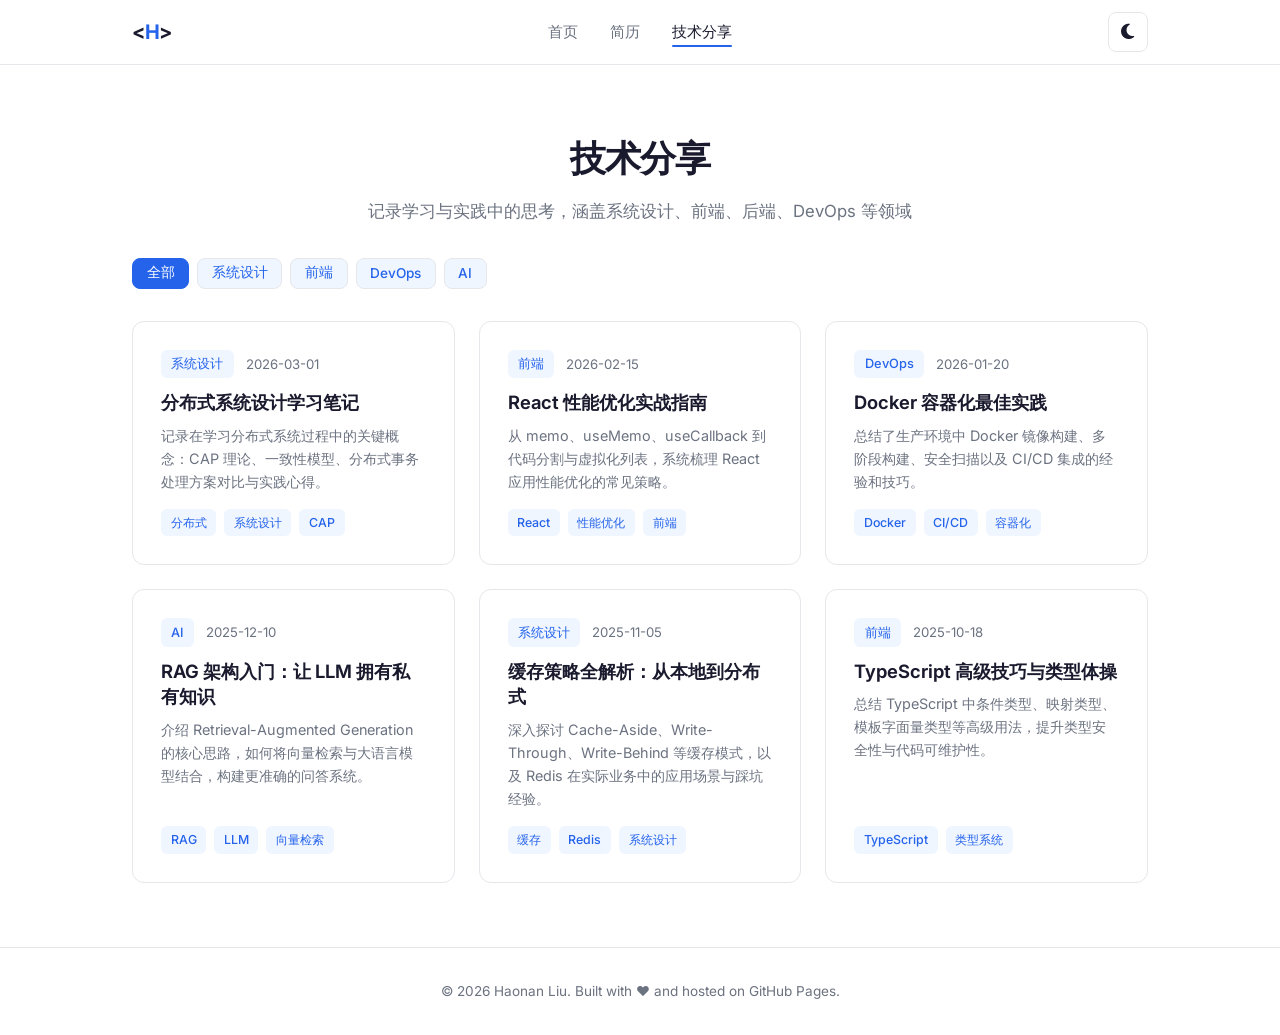
==== blog/index.html @ e7a15863 "Github page init commit" ====
<!DOCTYPE html>
<html lang="zh-CN" data-theme="light">
<head>
  <meta charset="UTF-8">
  <meta name="viewport" content="width=device-width, initial-scale=1.0">
  <title>技术分享 | Haonan Liu</title>
  <meta name="description" content="Haonan Liu 的技术博客 - 系统设计、前端开发、DevOps 等技术文章">
  <link rel="preconnect" href="https://fonts.googleapis.com">
  <link rel="preconnect" href="https://fonts.gstatic.com" crossorigin>
  <link href="https://fonts.googleapis.com/css2?family=Inter:wght@400;500;600;700;800&display=swap" rel="stylesheet">
  <link rel="stylesheet" href="https://cdnjs.cloudflare.com/ajax/libs/font-awesome/6.5.1/css/all.min.css">
  <link rel="stylesheet" href="../assets/css/style.css">
</head>
<body>

  <nav class="navbar">
    <div class="container">
      <a href="../index.html" class="logo">&lt;<span>H</span>&gt;</a>
      <ul class="nav-links" id="navLinks">
        <li><a href="../index.html">首页</a></li>
        <li><a href="../cv.html">简历</a></li>
        <li><a href="./" class="active">技术分享</a></li>
      </ul>
      <div style="display:flex;align-items:center;gap:0.5rem;">
        <button class="theme-toggle" id="themeToggle" aria-label="切换主题">
          <i class="fas fa-moon"></i>
        </button>
        <button class="mobile-menu-btn" id="mobileMenuBtn" aria-label="菜单">
          <i class="fas fa-bars"></i>
        </button>
      </div>
    </div>
  </nav>

  <main>
    <section class="cv-header">
      <div class="container">
        <h1 class="fade-in">技术分享</h1>
        <p class="fade-in">记录学习与实践中的思考，涵盖系统设计、前端、后端、DevOps 等领域</p>
      </div>
    </section>

    <!-- Filter Tags -->
    <section style="padding: 0 0 1rem;">
      <div class="container">
        <div class="blog-filter fade-in" style="display:flex;flex-wrap:wrap;gap:0.5rem;">
          <button class="tag filter-tag active" data-filter="all" onclick="filterPosts('all', this)">全部</button>
          <button class="tag filter-tag" data-filter="system-design" onclick="filterPosts('system-design', this)">系统设计</button>
          <button class="tag filter-tag" data-filter="frontend" onclick="filterPosts('frontend', this)">前端</button>
          <button class="tag filter-tag" data-filter="devops" onclick="filterPosts('devops', this)">DevOps</button>
          <button class="tag filter-tag" data-filter="ai" onclick="filterPosts('ai', this)">AI</button>
        </div>
      </div>
    </section>

    <!-- Posts List -->
    <section class="section" style="padding-top:1rem;">
      <div class="container">
        <div class="posts-grid" id="postsGrid">

          <div class="card post-card fade-in" data-category="system-design">
            <div class="post-meta">
              <span class="category">系统设计</span>
              <span>2026-03-01</span>
            </div>
            <h3><a href="posts/system-design-notes.html">分布式系统设计学习笔记</a></h3>
            <p class="post-excerpt">记录在学习分布式系统过程中的关键概念：CAP 理论、一致性模型、分布式事务处理方案对比与实践心得。</p>
            <div class="post-tags">
              <span class="tag">分布式</span>
              <span class="tag">系统设计</span>
              <span class="tag">CAP</span>
            </div>
          </div>

          <div class="card post-card fade-in" data-category="frontend">
            <div class="post-meta">
              <span class="category">前端</span>
              <span>2026-02-15</span>
            </div>
            <h3><a href="posts/react-performance.html">React 性能优化实战指南</a></h3>
            <p class="post-excerpt">从 memo、useMemo、useCallback 到代码分割与虚拟化列表，系统梳理 React 应用性能优化的常见策略。</p>
            <div class="post-tags">
              <span class="tag">React</span>
              <span class="tag">性能优化</span>
              <span class="tag">前端</span>
            </div>
          </div>

          <div class="card post-card fade-in" data-category="devops">
            <div class="post-meta">
              <span class="category">DevOps</span>
              <span>2026-01-20</span>
            </div>
            <h3><a href="posts/docker-best-practices.html">Docker 容器化最佳实践</a></h3>
            <p class="post-excerpt">总结了生产环境中 Docker 镜像构建、多阶段构建、安全扫描以及 CI/CD 集成的经验和技巧。</p>
            <div class="post-tags">
              <span class="tag">Docker</span>
              <span class="tag">CI/CD</span>
              <span class="tag">容器化</span>
            </div>
          </div>

          <div class="card post-card fade-in" data-category="ai">
            <div class="post-meta">
              <span class="category">AI</span>
              <span>2025-12-10</span>
            </div>
            <h3><a href="posts/rag-introduction.html">RAG 架构入门：让 LLM 拥有私有知识</a></h3>
            <p class="post-excerpt">介绍 Retrieval-Augmented Generation 的核心思路，如何将向量检索与大语言模型结合，构建更准确的问答系统。</p>
            <div class="post-tags">
              <span class="tag">RAG</span>
              <span class="tag">LLM</span>
              <span class="tag">向量检索</span>
            </div>
          </div>

          <div class="card post-card fade-in" data-category="system-design">
            <div class="post-meta">
              <span class="category">系统设计</span>
              <span>2025-11-05</span>
            </div>
            <h3><a href="posts/cache-strategies.html">缓存策略全解析：从本地到分布式</a></h3>
            <p class="post-excerpt">深入探讨 Cache-Aside、Write-Through、Write-Behind 等缓存模式，以及 Redis 在实际业务中的应用场景与踩坑经验。</p>
            <div class="post-tags">
              <span class="tag">缓存</span>
              <span class="tag">Redis</span>
              <span class="tag">系统设计</span>
            </div>
          </div>

          <div class="card post-card fade-in" data-category="frontend">
            <div class="post-meta">
              <span class="category">前端</span>
              <span>2025-10-18</span>
            </div>
            <h3><a href="posts/typescript-tips.html">TypeScript 高级技巧与类型体操</a></h3>
            <p class="post-excerpt">总结 TypeScript 中条件类型、映射类型、模板字面量类型等高级用法，提升类型安全性与代码可维护性。</p>
            <div class="post-tags">
              <span class="tag">TypeScript</span>
              <span class="tag">类型系统</span>
            </div>
          </div>

        </div>
      </div>
    </section>
  </main>

  <footer class="site-footer">
    <div class="container">
      <p>&copy; 2026 Haonan Liu. Built with ❤️ and hosted on <a href="https://pages.github.com" target="_blank">GitHub Pages</a>.</p>
    </div>
  </footer>

  <script src="../assets/js/main.js"></script>
  <script>
    function filterPosts(category, btn) {
      document.querySelectorAll('.filter-tag').forEach(t => t.classList.remove('active'));
      btn.classList.add('active');
      document.querySelectorAll('.post-card').forEach(card => {
        if (category === 'all' || card.dataset.category === category) {
          card.style.display = '';
          card.style.opacity = '0';
          card.style.transform = 'translateY(10px)';
          requestAnimationFrame(() => {
            card.style.transition = 'opacity 0.4s ease, transform 0.4s ease';
            card.style.opacity = '1';
            card.style.transform = 'translateY(0)';
          });
        } else {
          card.style.display = 'none';
        }
      });
    }
  </script>
</body>
</html>
---- assets/css/style.css ----
/* ========== CSS Variables & Reset ========== */
:root {
  --color-bg: #ffffff;
  --color-bg-alt: #f8f9fa;
  --color-bg-card: #ffffff;
  --color-text: #1a1a2e;
  --color-text-secondary: #6b7280;
  --color-accent: #2563eb;
  --color-accent-light: #3b82f6;
  --color-border: #e5e7eb;
  --color-shadow: rgba(0, 0, 0, 0.06);
  --color-tag-bg: #eff6ff;
  --color-tag-text: #2563eb;
  --font-sans: 'Inter', -apple-system, BlinkMacSystemFont, 'Segoe UI', sans-serif;
  --font-mono: 'JetBrains Mono', 'Fira Code', monospace;
  --max-width: 1080px;
  --radius: 12px;
  --transition: 0.3s cubic-bezier(0.4, 0, 0.2, 1);
}

[data-theme="dark"] {
  --color-bg: #0f172a;
  --color-bg-alt: #1e293b;
  --color-bg-card: #1e293b;
  --color-text: #e2e8f0;
  --color-text-secondary: #94a3b8;
  --color-accent: #60a5fa;
  --color-accent-light: #93c5fd;
  --color-border: #334155;
  --color-shadow: rgba(0, 0, 0, 0.3);
  --color-tag-bg: #1e3a5f;
  --color-tag-text: #93c5fd;
}

*, *::before, *::after {
  margin: 0;
  padding: 0;
  box-sizing: border-box;
}

html {
  scroll-behavior: smooth;
  font-size: 16px;
}

body {
  font-family: var(--font-sans);
  background: var(--color-bg);
  color: var(--color-text);
  line-height: 1.7;
  transition: background var(--transition), color var(--transition);
  min-height: 100vh;
}

a {
  color: var(--color-accent);
  text-decoration: none;
  transition: color var(--transition);
}

a:hover {
  color: var(--color-accent-light);
}

img {
  max-width: 100%;
  display: block;
}

/* ========== Navigation ========== */
.navbar {
  position: fixed;
  top: 0;
  left: 0;
  right: 0;
  z-index: 1000;
  background: var(--color-bg);
  border-bottom: 1px solid var(--color-border);
  backdrop-filter: blur(12px);
  background: rgba(255, 255, 255, 0.85);
  transition: background var(--transition), border var(--transition);
}

[data-theme="dark"] .navbar {
  background: rgba(15, 23, 42, 0.85);
}

.navbar .container {
  max-width: var(--max-width);
  margin: 0 auto;
  padding: 0 2rem;
  display: flex;
  align-items: center;
  justify-content: space-between;
  height: 64px;
}

.navbar .logo {
  font-size: 1.25rem;
  font-weight: 700;
  color: var(--color-text);
  letter-spacing: -0.02em;
}

.navbar .logo span {
  color: var(--color-accent);
}

.nav-links {
  display: flex;
  align-items: center;
  gap: 2rem;
  list-style: none;
}

.nav-links a {
  color: var(--color-text-secondary);
  font-size: 0.925rem;
  font-weight: 500;
  position: relative;
  padding: 0.25rem 0;
}

.nav-links a::after {
  content: '';
  position: absolute;
  bottom: -2px;
  left: 0;
  width: 0;
  height: 2px;
  background: var(--color-accent);
  transition: width var(--transition);
  border-radius: 1px;
}

.nav-links a:hover,
.nav-links a.active {
  color: var(--color-text);
}

.nav-links a:hover::after,
.nav-links a.active::after {
  width: 100%;
}

.theme-toggle {
  background: none;
  border: 1px solid var(--color-border);
  border-radius: 8px;
  width: 40px;
  height: 40px;
  display: flex;
  align-items: center;
  justify-content: center;
  cursor: pointer;
  color: var(--color-text);
  font-size: 1.1rem;
  transition: all var(--transition);
}

.theme-toggle:hover {
  border-color: var(--color-accent);
  color: var(--color-accent);
}

.mobile-menu-btn {
  display: none;
  background: none;
  border: none;
  color: var(--color-text);
  font-size: 1.5rem;
  cursor: pointer;
  padding: 0.25rem;
}

/* ========== Main Content ========== */
main {
  padding-top: 64px;
}

.container {
  max-width: var(--max-width);
  margin: 0 auto;
  padding: 0 2rem;
}

/* ========== Hero / About Section ========== */
.hero {
  padding: 5rem 0 4rem;
}

.hero-content {
  display: flex;
  align-items: center;
  gap: 3rem;
}

.hero-avatar {
  flex-shrink: 0;
}

.hero-avatar .avatar {
  width: 160px;
  height: 160px;
  border-radius: 50%;
  object-fit: cover;
  border: 4px solid var(--color-accent);
  box-shadow: 0 0 0 8px var(--color-tag-bg);
}

.avatar-placeholder {
  width: 160px;
  height: 160px;
  border-radius: 50%;
  background: linear-gradient(135deg, var(--color-accent), var(--color-accent-light));
  display: flex;
  align-items: center;
  justify-content: center;
  font-size: 3.5rem;
  color: #fff;
  font-weight: 700;
  border: 4px solid var(--color-bg);
  box-shadow: 0 0 0 8px var(--color-tag-bg);
}

.hero-info h1 {
  font-size: 2.5rem;
  font-weight: 800;
  letter-spacing: -0.03em;
  line-height: 1.2;
  margin-bottom: 0.5rem;
}

.hero-info .subtitle {
  font-size: 1.15rem;
  color: var(--color-text-secondary);
  margin-bottom: 1rem;
}

.hero-info .bio {
  font-size: 1rem;
  color: var(--color-text-secondary);
  max-width: 560px;
  margin-bottom: 1.5rem;
}

.social-links {
  display: flex;
  gap: 0.75rem;
}

.social-links a {
  display: flex;
  align-items: center;
  justify-content: center;
  width: 40px;
  height: 40px;
  border-radius: 10px;
  border: 1px solid var(--color-border);
  color: var(--color-text-secondary);
  font-size: 1.15rem;
  transition: all var(--transition);
}

.social-links a:hover {
  border-color: var(--color-accent);
  color: var(--color-accent);
  transform: translateY(-2px);
  box-shadow: 0 4px 12px var(--color-shadow);
}

/* ========== Section Shared ========== */
.section {
  padding: 4rem 0;
}

.section-title {
  font-size: 1.75rem;
  font-weight: 700;
  margin-bottom: 0.5rem;
  letter-spacing: -0.02em;
}

.section-desc {
  color: var(--color-text-secondary);
  margin-bottom: 2.5rem;
  font-size: 1rem;
}

/* ========== Cards ========== */
.card {
  background: var(--color-bg-card);
  border: 1px solid var(--color-border);
  border-radius: var(--radius);
  padding: 1.75rem;
  transition: all var(--transition);
}

.card:hover {
  border-color: var(--color-accent);
  box-shadow: 0 8px 30px var(--color-shadow);
  transform: translateY(-3px);
}

/* ========== Skills Section ========== */
.skills-grid {
  display: grid;
  grid-template-columns: repeat(auto-fit, minmax(220px, 1fr));
  gap: 1.25rem;
}

.skill-card {
  text-align: center;
  padding: 2rem 1.5rem;
}

.skill-card .skill-icon {
  font-size: 2rem;
  margin-bottom: 0.75rem;
}

.skill-card h3 {
  font-size: 1.05rem;
  font-weight: 600;
  margin-bottom: 0.5rem;
}

.skill-card p {
  font-size: 0.875rem;
  color: var(--color-text-secondary);
}

/* ========== Blog Cards ========== */
.posts-grid {
  display: grid;
  grid-template-columns: repeat(auto-fill, minmax(320px, 1fr));
  gap: 1.5rem;
}

.post-card {
  display: flex;
  flex-direction: column;
}

.post-card .post-meta {
  display: flex;
  align-items: center;
  gap: 0.75rem;
  margin-bottom: 0.75rem;
  font-size: 0.825rem;
  color: var(--color-text-secondary);
}

.post-card .post-meta .category {
  background: var(--color-tag-bg);
  color: var(--color-tag-text);
  padding: 0.2rem 0.65rem;
  border-radius: 6px;
  font-weight: 500;
  font-size: 0.8rem;
}

.post-card h3 {
  font-size: 1.15rem;
  font-weight: 650;
  margin-bottom: 0.5rem;
  line-height: 1.4;
}

.post-card h3 a {
  color: var(--color-text);
}

.post-card h3 a:hover {
  color: var(--color-accent);
}

.post-card .post-excerpt {
  color: var(--color-text-secondary);
  font-size: 0.9rem;
  line-height: 1.6;
  flex: 1;
}

.post-card .post-tags {
  display: flex;
  gap: 0.5rem;
  margin-top: 1rem;
  flex-wrap: wrap;
}

.tag {
  background: var(--color-tag-bg);
  color: var(--color-tag-text);
  padding: 0.2rem 0.6rem;
  border-radius: 6px;
  font-size: 0.775rem;
  font-weight: 500;
}

/* Filter Tags (Blog page) */
.filter-tag {
  cursor: pointer;
  border: 1px solid var(--color-border);
  font-family: var(--font-sans);
  font-size: 0.85rem;
  padding: 0.35rem 0.85rem;
  border-radius: 8px;
  transition: all var(--transition);
}

.filter-tag:hover {
  border-color: var(--color-accent);
  color: var(--color-accent);
}

.filter-tag.active {
  background: var(--color-accent);
  color: #fff;
  border-color: var(--color-accent);
}

/* ========== CV Page ========== */
.cv-header {
  padding: 4rem 0 2rem;
  text-align: center;
}

.cv-header h1 {
  font-size: 2.25rem;
  font-weight: 800;
  letter-spacing: -0.03em;
  margin-bottom: 0.5rem;
}

.cv-header p {
  color: var(--color-text-secondary);
  font-size: 1.05rem;
}

.cv-actions {
  display: flex;
  justify-content: center;
  gap: 1rem;
  margin-top: 1.5rem;
}

.btn {
  display: inline-flex;
  align-items: center;
  gap: 0.5rem;
  padding: 0.65rem 1.5rem;
  border-radius: 10px;
  font-weight: 600;
  font-size: 0.9rem;
  transition: all var(--transition);
  cursor: pointer;
  border: none;
  font-family: var(--font-sans);
}

.btn-primary {
  background: var(--color-accent);
  color: #fff;
}

.btn-primary:hover {
  background: var(--color-accent-light);
  color: #fff;
  transform: translateY(-2px);
  box-shadow: 0 4px 14px rgba(37, 99, 235, 0.35);
}

.btn-outline {
  background: transparent;
  color: var(--color-text);
  border: 1px solid var(--color-border);
}

.btn-outline:hover {
  border-color: var(--color-accent);
  color: var(--color-accent);
  transform: translateY(-2px);
}

/* CV Timeline */
.cv-section {
  padding: 2rem 0;
}

.cv-section-title {
  font-size: 1.35rem;
  font-weight: 700;
  margin-bottom: 1.5rem;
  padding-bottom: 0.75rem;
  border-bottom: 2px solid var(--color-border);
  display: flex;
  align-items: center;
  gap: 0.5rem;
}

.timeline {
  position: relative;
  padding-left: 2rem;
}

.timeline::before {
  content: '';
  position: absolute;
  left: 0;
  top: 8px;
  bottom: 8px;
  width: 2px;
  background: var(--color-border);
  border-radius: 1px;
}

.timeline-item {
  position: relative;
  padding-bottom: 2rem;
}

.timeline-item:last-child {
  padding-bottom: 0;
}

.timeline-item::before {
  content: '';
  position: absolute;
  left: -2rem;
  top: 8px;
  width: 12px;
  height: 12px;
  border-radius: 50%;
  background: var(--color-accent);
  border: 3px solid var(--color-bg);
  box-shadow: 0 0 0 2px var(--color-accent);
  transform: translateX(-5px);
}

.timeline-item .time-range {
  font-size: 0.825rem;
  color: var(--color-accent);
  font-weight: 600;
  margin-bottom: 0.25rem;
}

.timeline-item h3 {
  font-size: 1.1rem;
  font-weight: 650;
  margin-bottom: 0.15rem;
}

.timeline-item .org {
  color: var(--color-text-secondary);
  font-size: 0.925rem;
  margin-bottom: 0.5rem;
}

.timeline-item .desc {
  color: var(--color-text-secondary);
  font-size: 0.9rem;
  line-height: 1.6;
}

.timeline-item .desc ul {
  padding-left: 1.25rem;
  margin-top: 0.5rem;
}

.timeline-item .desc li {
  margin-bottom: 0.35rem;
}

/* CV Skills */
.cv-skills-grid {
  display: flex;
  flex-wrap: wrap;
  gap: 0.5rem;
}

.cv-skill-tag {
  background: var(--color-tag-bg);
  color: var(--color-tag-text);
  padding: 0.4rem 1rem;
  border-radius: 8px;
  font-size: 0.875rem;
  font-weight: 500;
}

/* ========== Blog Post Page ========== */
.post-header {
  padding: 4rem 0 2rem;
  max-width: 720px;
  margin: 0 auto;
}

.post-header h1 {
  font-size: 2rem;
  font-weight: 800;
  letter-spacing: -0.02em;
  line-height: 1.3;
  margin-bottom: 1rem;
}

.post-header .post-meta {
  display: flex;
  align-items: center;
  gap: 1rem;
  color: var(--color-text-secondary);
  font-size: 0.9rem;
}

.post-content {
  max-width: 720px;
  margin: 0 auto;
  padding-bottom: 4rem;
}

.post-content h2 {
  font-size: 1.5rem;
  font-weight: 700;
  margin: 2.5rem 0 1rem;
  letter-spacing: -0.01em;
}

.post-content h3 {
  font-size: 1.2rem;
  font-weight: 650;
  margin: 2rem 0 0.75rem;
}

.post-content p {
  margin-bottom: 1.25rem;
  line-height: 1.8;
}

.post-content code {
  font-family: var(--font-mono);
  background: var(--color-bg-alt);
  padding: 0.15rem 0.45rem;
  border-radius: 5px;
  font-size: 0.875em;
}

.post-content pre {
  background: var(--color-bg-alt);
  border: 1px solid var(--color-border);
  border-radius: var(--radius);
  padding: 1.25rem 1.5rem;
  overflow-x: auto;
  margin-bottom: 1.5rem;
}

.post-content pre code {
  background: none;
  padding: 0;
  font-size: 0.875rem;
  line-height: 1.7;
}

.post-content ul, .post-content ol {
  padding-left: 1.5rem;
  margin-bottom: 1.25rem;
}

.post-content li {
  margin-bottom: 0.5rem;
  line-height: 1.7;
}

.post-content blockquote {
  border-left: 3px solid var(--color-accent);
  padding: 1rem 1.25rem;
  margin: 1.5rem 0;
  background: var(--color-bg-alt);
  border-radius: 0 var(--radius) var(--radius) 0;
  color: var(--color-text-secondary);
}

/* ========== Footer ========== */
.site-footer {
  border-top: 1px solid var(--color-border);
  padding: 2rem 0;
  text-align: center;
  color: var(--color-text-secondary);
  font-size: 0.85rem;
}

.site-footer a {
  color: var(--color-text-secondary);
}

.site-footer a:hover {
  color: var(--color-accent);
}

/* ========== Animations ========== */
.fade-in {
  opacity: 0;
  transform: translateY(20px);
  transition: opacity 0.6s ease, transform 0.6s ease;
}

.fade-in.visible {
  opacity: 1;
  transform: translateY(0);
}

/* ========== Responsive ========== */
@media (max-width: 768px) {
  .hero-content {
    flex-direction: column;
    text-align: center;
  }

  .hero-info h1 {
    font-size: 2rem;
  }

  .hero-info .bio {
    margin-left: auto;
    margin-right: auto;
  }

  .social-links {
    justify-content: center;
  }

  .nav-links {
    display: none;
    position: absolute;
    top: 64px;
    left: 0;
    right: 0;
    background: var(--color-bg);
    border-bottom: 1px solid var(--color-border);
    flex-direction: column;
    padding: 1rem 2rem;
    gap: 1rem;
  }

  .nav-links.open {
    display: flex;
  }

  .mobile-menu-btn {
    display: block;
  }

  .posts-grid {
    grid-template-columns: 1fr;
  }

  .skills-grid {
    grid-template-columns: repeat(2, 1fr);
  }

  .cv-actions {
    flex-direction: column;
    align-items: center;
  }
}

@media (max-width: 480px) {
  .container {
    padding: 0 1.25rem;
  }

  .hero-info h1 {
    font-size: 1.65rem;
  }

  .skills-grid {
    grid-template-columns: 1fr;
  }

  .section-title {
    font-size: 1.4rem;
  }
}
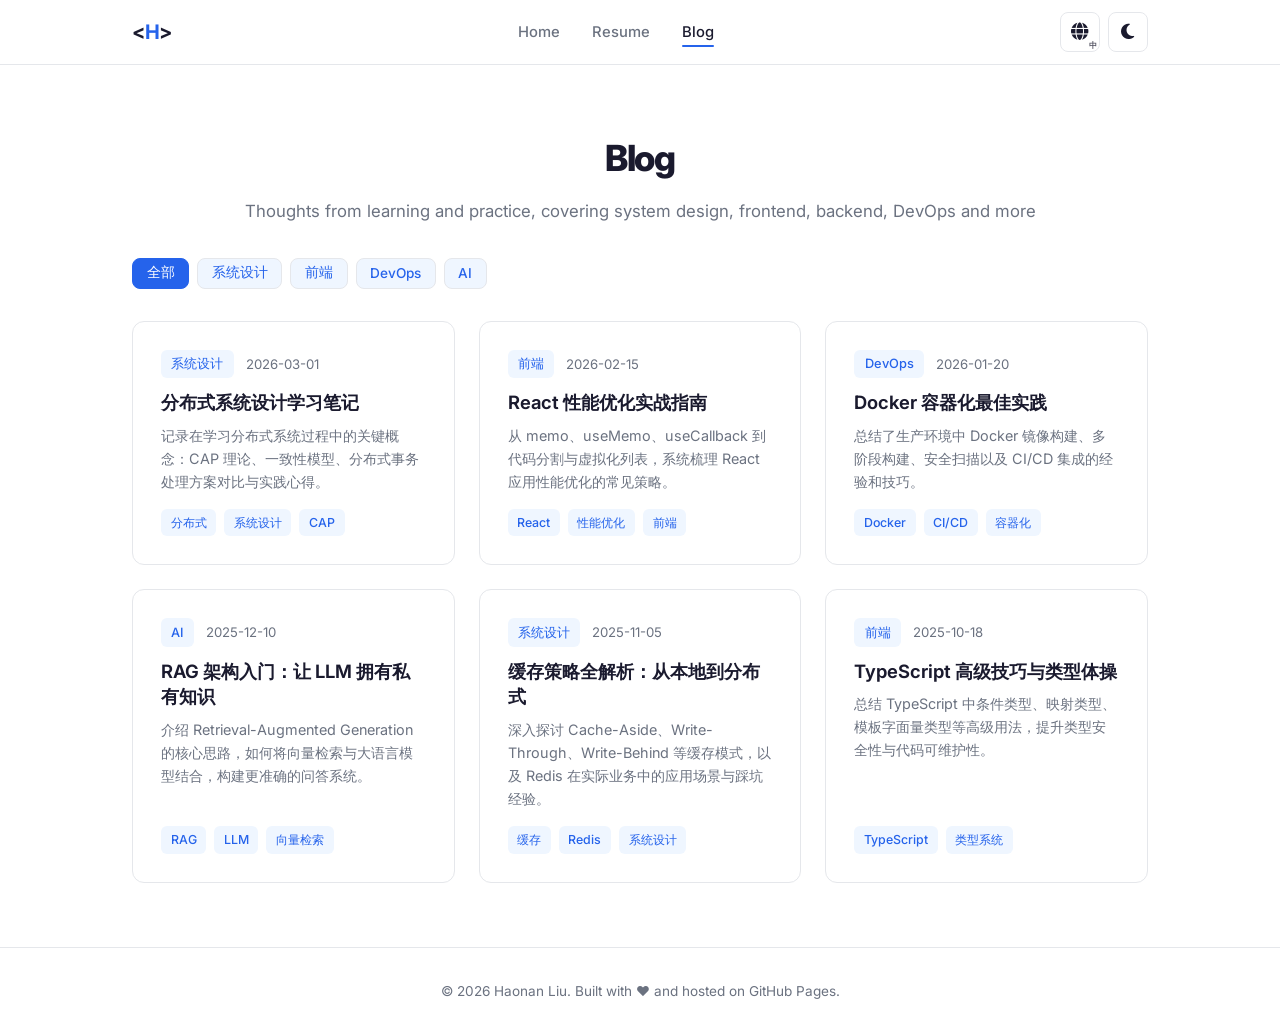
==== commit a9f2bdf2: "add i18n" ====
--- a/blog/index.html
+++ b/blog/index.html
@@ -13,38 +13,20 @@
 </head>
 <body>
 
-  <nav class="navbar">
-    <div class="container">
-      <a href="../index.html" class="logo">&lt;<span>H</span>&gt;</a>
-      <ul class="nav-links" id="navLinks">
-        <li><a href="../index.html">首页</a></li>
-        <li><a href="../cv.html">简历</a></li>
-        <li><a href="./" class="active">技术分享</a></li>
-      </ul>
-      <div style="display:flex;align-items:center;gap:0.5rem;">
-        <button class="theme-toggle" id="themeToggle" aria-label="切换主题">
-          <i class="fas fa-moon"></i>
-        </button>
-        <button class="mobile-menu-btn" id="mobileMenuBtn" aria-label="菜单">
-          <i class="fas fa-bars"></i>
-        </button>
-      </div>
-    </div>
-  </nav>
+  <nav class="navbar" id="navbar"></nav>
 
   <main>
     <section class="cv-header">
       <div class="container">
-        <h1 class="fade-in">技术分享</h1>
-        <p class="fade-in">记录学习与实践中的思考，涵盖系统设计、前端、后端、DevOps 等领域</p>
+        <h1 class="fade-in" data-i18n="blog.title">技术分享</h1>
+        <p class="fade-in" data-i18n="blog.desc">记录学习与实践中的思考，涵盖系统设计、前端、后端、DevOps 等领域</p>
       </div>
     </section>
 
-    <!-- Filter Tags -->
     <section style="padding: 0 0 1rem;">
       <div class="container">
         <div class="blog-filter fade-in" style="display:flex;flex-wrap:wrap;gap:0.5rem;">
-          <button class="tag filter-tag active" data-filter="all" onclick="filterPosts('all', this)">全部</button>
+          <button class="tag filter-tag active" data-filter="all" onclick="filterPosts('all', this)" data-i18n="filter.all">全部</button>
           <button class="tag filter-tag" data-filter="system-design" onclick="filterPosts('system-design', this)">系统设计</button>
           <button class="tag filter-tag" data-filter="frontend" onclick="filterPosts('frontend', this)">前端</button>
           <button class="tag filter-tag" data-filter="devops" onclick="filterPosts('devops', this)">DevOps</button>
@@ -53,7 +35,6 @@
       </div>
     </section>
 
-    <!-- Posts List -->
     <section class="section" style="padding-top:1rem;">
       <div class="container">
         <div class="posts-grid" id="postsGrid">
@@ -148,10 +129,12 @@
 
   <footer class="site-footer">
     <div class="container">
-      <p>&copy; 2026 Haonan Liu. Built with ❤️ and hosted on <a href="https://pages.github.com" target="_blank">GitHub Pages</a>.</p>
+      <p data-i18n="footer.text" data-i18n-html>&copy; 2026 Haonan Liu. Built with ❤️ and hosted on <a href="https://pages.github.com" target="_blank">GitHub Pages</a>.</p>
     </div>
   </footer>
 
+  <script src="../assets/js/navbar.js"></script>
+  <script src="../assets/js/i18n.js"></script>
   <script src="../assets/js/main.js"></script>
   <script>
     function filterPosts(category, btn) {
--- a/assets/css/style.css
+++ b/assets/css/style.css
@@ -143,22 +143,49 @@
   width: 100%;
 }
 
-.theme-toggle {
+.theme-toggle,
+.lang-toggle {
+  -webkit-appearance: none;
+  appearance: none;
   background: none;
   border: 1px solid var(--color-border);
   border-radius: 8px;
+  min-width: 40px;
   width: 40px;
+  min-height: 40px;
   height: 40px;
-  display: flex;
+  padding: 0;
+  display: inline-flex;
   align-items: center;
   justify-content: center;
   cursor: pointer;
   color: var(--color-text);
+  transition: all var(--transition);
+}
+
+.theme-toggle i,
+.lang-toggle i {
   font-size: 1.1rem;
-  transition: all var(--transition);
-}
-
-.theme-toggle:hover {
+  line-height: 1;
+}
+
+.lang-toggle {
+  position: relative;
+}
+
+.lang-label {
+  position: absolute;
+  bottom: 2px;
+  right: 2px;
+  font-size: 0.5rem;
+  font-weight: 700;
+  font-family: var(--font-sans);
+  line-height: 1;
+  opacity: 0.75;
+}
+
+.theme-toggle:hover,
+.lang-toggle:hover {
   border-color: var(--color-accent);
   color: var(--color-accent);
 }
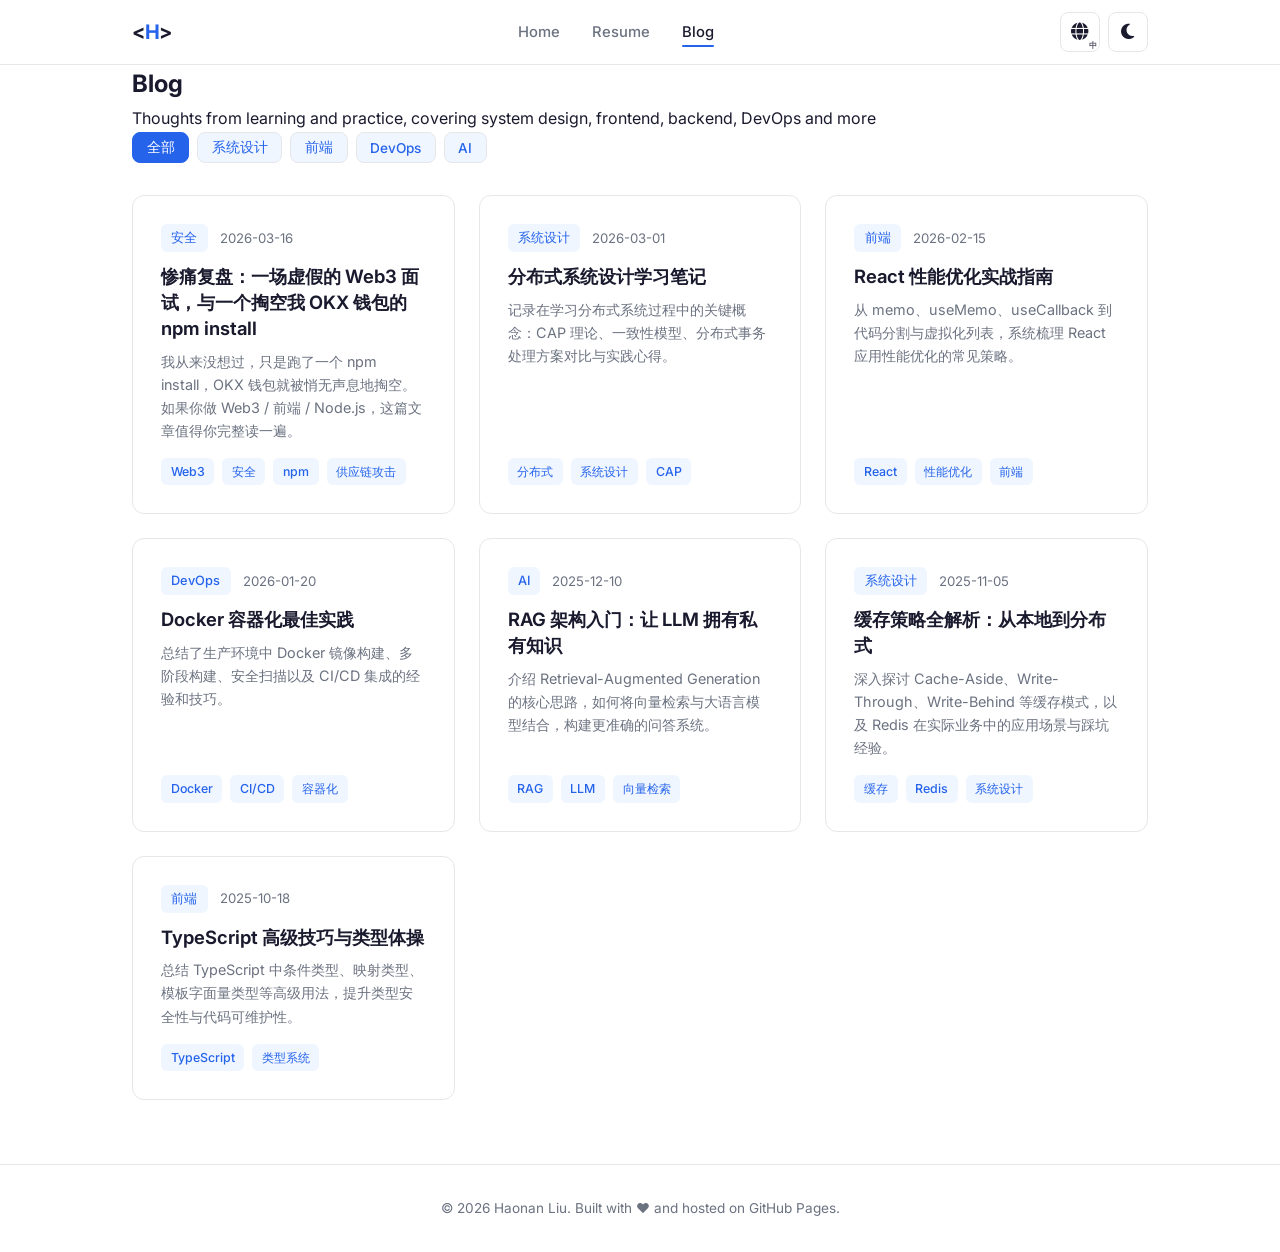
==== commit 3722e786: "Update my first article" ====
--- a/blog/index.html
+++ b/blog/index.html
@@ -26,135 +26,28 @@
     <section style="padding: 0 0 1rem;">
       <div class="container">
         <div class="blog-filter fade-in" style="display:flex;flex-wrap:wrap;gap:0.5rem;">
-          <button class="tag filter-tag active" data-filter="all" onclick="filterPosts('all', this)" data-i18n="filter.all">全部</button>
-          <button class="tag filter-tag" data-filter="system-design" onclick="filterPosts('system-design', this)">系统设计</button>
-          <button class="tag filter-tag" data-filter="frontend" onclick="filterPosts('frontend', this)">前端</button>
-          <button class="tag filter-tag" data-filter="devops" onclick="filterPosts('devops', this)">DevOps</button>
-          <button class="tag filter-tag" data-filter="ai" onclick="filterPosts('ai', this)">AI</button>
+          <button class="tag filter-tag active" data-filter="all">全部</button>
+          <button class="tag filter-tag" data-filter="system-design">系统设计</button>
+          <button class="tag filter-tag" data-filter="frontend">前端</button>
+          <button class="tag filter-tag" data-filter="devops">DevOps</button>
+          <button class="tag filter-tag" data-filter="ai">AI</button>
         </div>
       </div>
     </section>
 
     <section class="section" style="padding-top:1rem;">
       <div class="container">
-        <div class="posts-grid" id="postsGrid">
-
-          <div class="card post-card fade-in" data-category="system-design">
-            <div class="post-meta">
-              <span class="category">系统设计</span>
-              <span>2026-03-01</span>
-            </div>
-            <h3><a href="posts/system-design-notes.html">分布式系统设计学习笔记</a></h3>
-            <p class="post-excerpt">记录在学习分布式系统过程中的关键概念：CAP 理论、一致性模型、分布式事务处理方案对比与实践心得。</p>
-            <div class="post-tags">
-              <span class="tag">分布式</span>
-              <span class="tag">系统设计</span>
-              <span class="tag">CAP</span>
-            </div>
-          </div>
-
-          <div class="card post-card fade-in" data-category="frontend">
-            <div class="post-meta">
-              <span class="category">前端</span>
-              <span>2026-02-15</span>
-            </div>
-            <h3><a href="posts/react-performance.html">React 性能优化实战指南</a></h3>
-            <p class="post-excerpt">从 memo、useMemo、useCallback 到代码分割与虚拟化列表，系统梳理 React 应用性能优化的常见策略。</p>
-            <div class="post-tags">
-              <span class="tag">React</span>
-              <span class="tag">性能优化</span>
-              <span class="tag">前端</span>
-            </div>
-          </div>
-
-          <div class="card post-card fade-in" data-category="devops">
-            <div class="post-meta">
-              <span class="category">DevOps</span>
-              <span>2026-01-20</span>
-            </div>
-            <h3><a href="posts/docker-best-practices.html">Docker 容器化最佳实践</a></h3>
-            <p class="post-excerpt">总结了生产环境中 Docker 镜像构建、多阶段构建、安全扫描以及 CI/CD 集成的经验和技巧。</p>
-            <div class="post-tags">
-              <span class="tag">Docker</span>
-              <span class="tag">CI/CD</span>
-              <span class="tag">容器化</span>
-            </div>
-          </div>
-
-          <div class="card post-card fade-in" data-category="ai">
-            <div class="post-meta">
-              <span class="category">AI</span>
-              <span>2025-12-10</span>
-            </div>
-            <h3><a href="posts/rag-introduction.html">RAG 架构入门：让 LLM 拥有私有知识</a></h3>
-            <p class="post-excerpt">介绍 Retrieval-Augmented Generation 的核心思路，如何将向量检索与大语言模型结合，构建更准确的问答系统。</p>
-            <div class="post-tags">
-              <span class="tag">RAG</span>
-              <span class="tag">LLM</span>
-              <span class="tag">向量检索</span>
-            </div>
-          </div>
-
-          <div class="card post-card fade-in" data-category="system-design">
-            <div class="post-meta">
-              <span class="category">系统设计</span>
-              <span>2025-11-05</span>
-            </div>
-            <h3><a href="posts/cache-strategies.html">缓存策略全解析：从本地到分布式</a></h3>
-            <p class="post-excerpt">深入探讨 Cache-Aside、Write-Through、Write-Behind 等缓存模式，以及 Redis 在实际业务中的应用场景与踩坑经验。</p>
-            <div class="post-tags">
-              <span class="tag">缓存</span>
-              <span class="tag">Redis</span>
-              <span class="tag">系统设计</span>
-            </div>
-          </div>
-
-          <div class="card post-card fade-in" data-category="frontend">
-            <div class="post-meta">
-              <span class="category">前端</span>
-              <span>2025-10-18</span>
-            </div>
-            <h3><a href="posts/typescript-tips.html">TypeScript 高级技巧与类型体操</a></h3>
-            <p class="post-excerpt">总结 TypeScript 中条件类型、映射类型、模板字面量类型等高级用法，提升类型安全性与代码可维护性。</p>
-            <div class="post-tags">
-              <span class="tag">TypeScript</span>
-              <span class="tag">类型系统</span>
-            </div>
-          </div>
-
-        </div>
+        <div class="posts-grid" id="postsGrid"></div>
       </div>
     </section>
   </main>
 
-  <footer class="site-footer">
-    <div class="container">
-      <p data-i18n="footer.text" data-i18n-html>&copy; 2026 Haonan Liu. Built with ❤️ and hosted on <a href="https://pages.github.com" target="_blank">GitHub Pages</a>.</p>
-    </div>
-  </footer>
+  <footer class="site-footer" id="footer"></footer>
 
   <script src="../assets/js/navbar.js"></script>
+  <script src="../assets/js/footer.js"></script>
   <script src="../assets/js/i18n.js"></script>
   <script src="../assets/js/main.js"></script>
-  <script>
-    function filterPosts(category, btn) {
-      document.querySelectorAll('.filter-tag').forEach(t => t.classList.remove('active'));
-      btn.classList.add('active');
-      document.querySelectorAll('.post-card').forEach(card => {
-        if (category === 'all' || card.dataset.category === category) {
-          card.style.display = '';
-          card.style.opacity = '0';
-          card.style.transform = 'translateY(10px)';
-          requestAnimationFrame(() => {
-            card.style.transition = 'opacity 0.4s ease, transform 0.4s ease';
-            card.style.opacity = '1';
-            card.style.transform = 'translateY(0)';
-          });
-        } else {
-          card.style.display = 'none';
-        }
-      });
-    }
-  </script>
+  <script src="../assets/js/posts.js"></script>
 </body>
 </html>
--- a/assets/css/style.css
+++ b/assets/css/style.css
@@ -448,28 +448,89 @@
 }
 
 /* ========== CV Page ========== */
-.cv-header {
-  padding: 4rem 0 2rem;
-  text-align: center;
-}
-
-.cv-header h1 {
+.cv-hero {
+  padding: 4.5rem 0 3rem;
+  background: var(--color-bg-alt);
+}
+
+.cv-hero-content {
+  display: flex;
+  align-items: flex-start;
+  gap: 2.5rem;
+}
+
+.cv-hero-avatar .avatar {
+  width: 120px;
+  height: 120px;
+  border-radius: 50%;
+  object-fit: cover;
+  border: 3px solid var(--color-accent);
+  box-shadow: 0 0 0 6px var(--color-tag-bg);
+}
+
+.cv-hero-info h1 {
   font-size: 2.25rem;
   font-weight: 800;
   letter-spacing: -0.03em;
-  margin-bottom: 0.5rem;
-}
-
-.cv-header p {
-  color: var(--color-text-secondary);
+  margin-bottom: 0.35rem;
+}
+
+.cv-hero-role {
   font-size: 1.05rem;
-}
-
-.cv-actions {
-  display: flex;
-  justify-content: center;
-  gap: 1rem;
-  margin-top: 1.5rem;
+  color: var(--color-accent);
+  font-weight: 600;
+  margin-bottom: 1rem;
+}
+
+.cv-hero-summary {
+  color: var(--color-text-secondary);
+  font-size: 0.95rem;
+  line-height: 1.75;
+  max-width: 640px;
+  margin-bottom: 1.25rem;
+}
+
+.cv-hero-links {
+  display: flex;
+  flex-wrap: wrap;
+  gap: 0.6rem;
+}
+
+.cv-hero-links a {
+  display: inline-flex;
+  align-items: center;
+  gap: 0.4rem;
+  padding: 0.4rem 0.9rem;
+  border: 1px solid var(--color-border);
+  border-radius: 8px;
+  font-size: 0.85rem;
+  font-weight: 500;
+  color: var(--color-text-secondary);
+  transition: all var(--transition);
+}
+
+.cv-hero-links a:hover {
+  border-color: var(--color-accent);
+  color: var(--color-accent);
+  transform: translateY(-2px);
+  box-shadow: 0 4px 12px var(--color-shadow);
+}
+
+@media (max-width: 768px) {
+  .cv-hero-content {
+    flex-direction: column;
+    align-items: center;
+    text-align: center;
+  }
+
+  .cv-hero-summary {
+    margin-left: auto;
+    margin-right: auto;
+  }
+
+  .cv-hero-links {
+    justify-content: center;
+  }
 }
 
 .btn {
